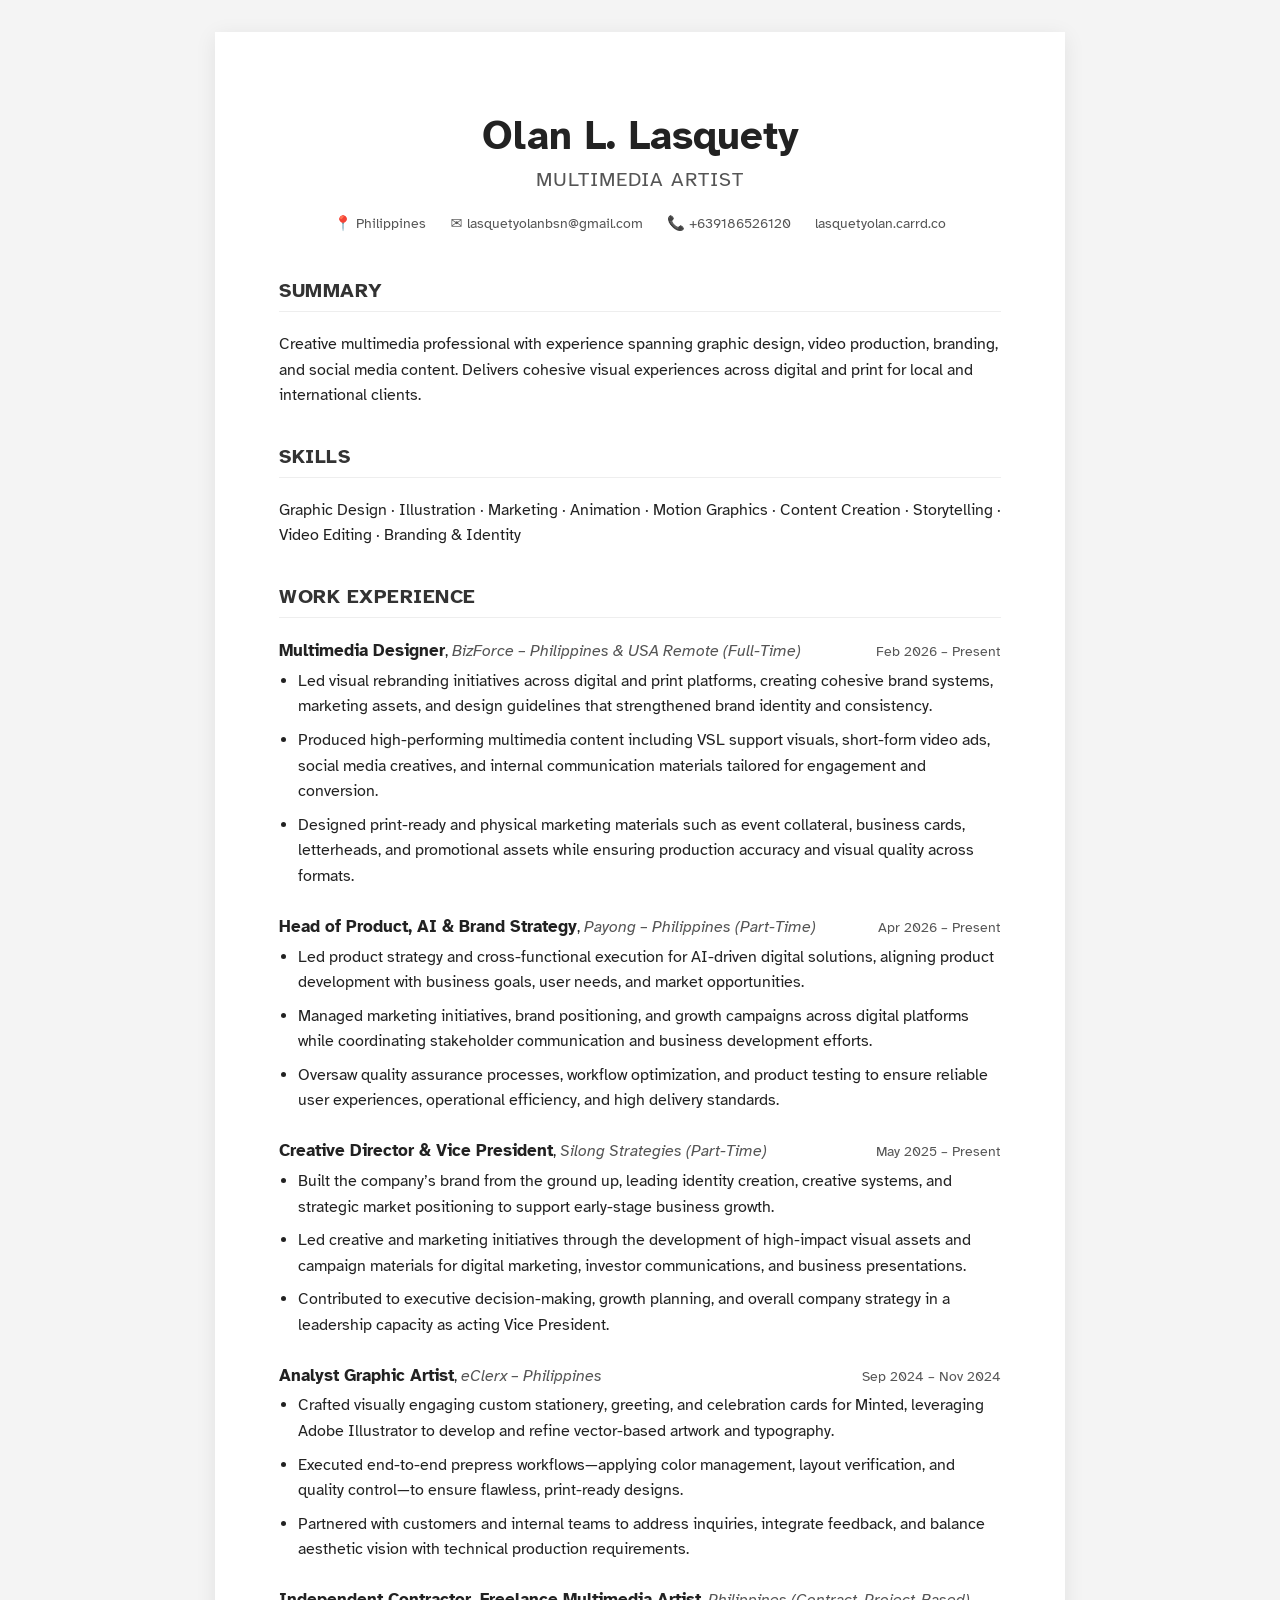
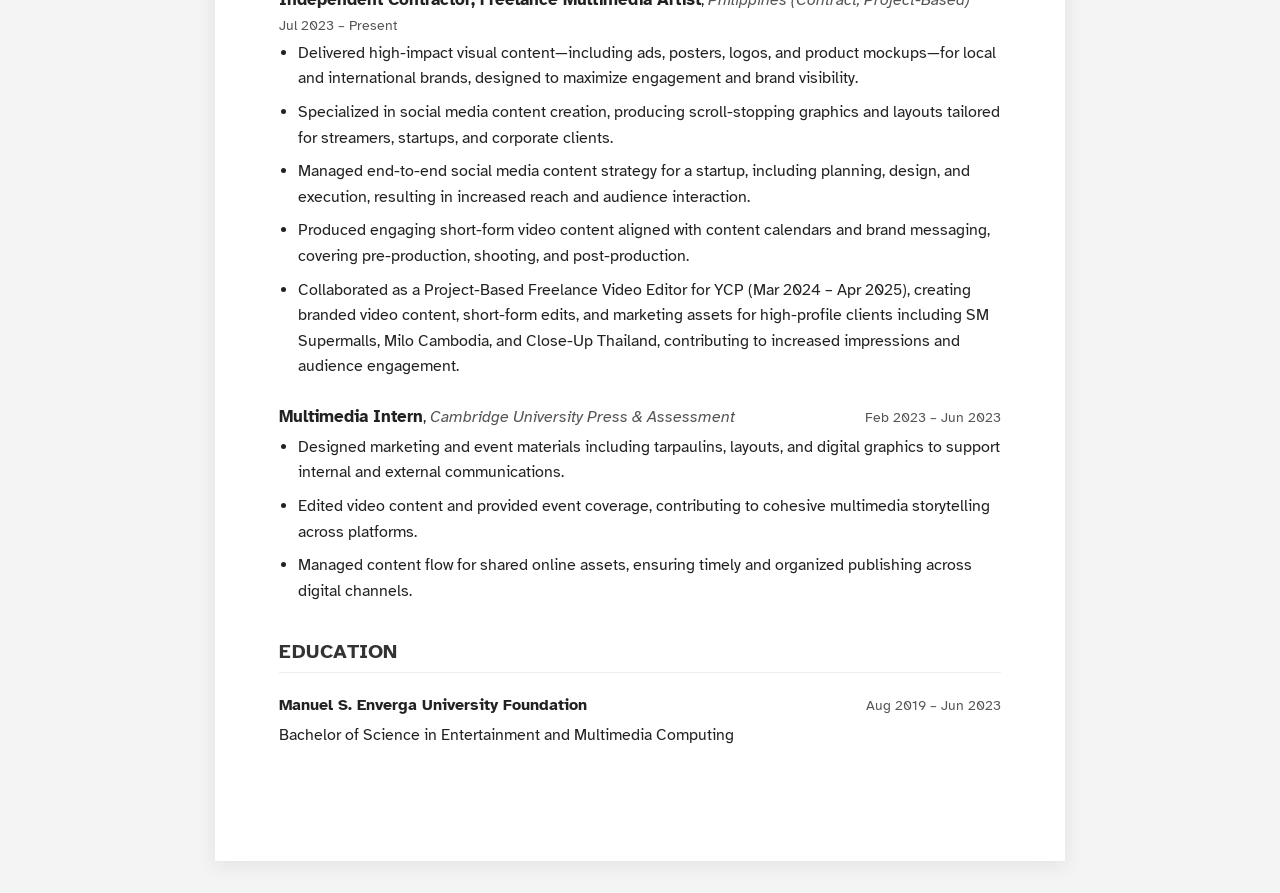
==== index.html @ 15aa29db "Add files via upload" ====
<!DOCTYPE html>
<html lang="en">
<head>
    <meta charset="UTF-8">
    <meta name="viewport" content="width=device-width, initial-scale=1.0">
    <title>Olan L. Lasquety &#8211; Multimedia Artist</title>
    <meta name="description" content="Resume of Olan L. Lasquety, Multimedia Artist &mdash; graphic design, video editing, content creation.">
    <meta name="robots" content="noindex, nofollow">
    <link rel="stylesheet" href="styles.css">
</head>
<body>
    <div class="sheet">
        <header>
            <h1>Olan L. Lasquety</h1>
            <p class="role">Multimedia Artist</p>
            <div class="contact">
                <span>&#128205; Philippines</span>
                <span>&#9993; <a href="mailto:lasquetyolanbsn@gmail.com">lasquetyolanbsn@gmail.com</a></span>
                <span>&#128222; +639186526120</span>
                <span><a href="https://lasquetyolan.carrd.co">lasquetyolan.carrd.co</a></span>
            </div>
        </header>

        <section>
            <h2>Summary</h2>
            <p>Creative multimedia professional with experience spanning graphic design, video production, branding, and social media content. Delivers cohesive visual experiences across digital and print for local and international clients.</p>
        </section>

        <section>
            <h2>Skills</h2>
            <p class="skills-list">Graphic Design &middot; Illustration &middot; Marketing &middot; Animation &middot; Motion Graphics &middot; Content Creation &middot; Storytelling &middot; Video Editing &middot; Branding &amp; Identity</p>
        </section>

        <section>
            <h2>Work Experience</h2>

            <div class="job">
                <div class="job-header">
                    <span><span class="job-title">Multimedia Designer</span>, <span class="job-company">BizForce &#8211; Philippines &amp; USA Remote (Full-Time)</span></span>
                    <span class="job-date">Feb 2026 &#8211; Present</span>
                </div>
                <ul class="job-list">
                    <li>Led visual rebranding initiatives across digital and print platforms, creating cohesive brand systems, marketing assets, and design guidelines that strengthened brand identity and consistency.</li>
                    <li>Produced high-performing multimedia content including VSL support visuals, short-form video ads, social media creatives, and internal communication materials tailored for engagement and conversion.</li>
                    <li>Designed print-ready and physical marketing materials such as event collateral, business cards, letterheads, and promotional assets while ensuring production accuracy and visual quality across formats.</li>
                </ul>
            </div>

            <div class="job">
                <div class="job-header">
                    <span><span class="job-title">Head of Product, AI &amp; Brand Strategy</span>, <span class="job-company">Payong &#8211; Philippines (Part-Time)</span></span>
                    <span class="job-date">Apr 2026 &#8211; Present</span>
                </div>
                <ul class="job-list">
                    <li>Led product strategy and cross-functional execution for AI-driven digital solutions, aligning product development with business goals, user needs, and market opportunities.</li>
                    <li>Managed marketing initiatives, brand positioning, and growth campaigns across digital platforms while coordinating stakeholder communication and business development efforts.</li>
                    <li>Oversaw quality assurance processes, workflow optimization, and product testing to ensure reliable user experiences, operational efficiency, and high delivery standards.</li>
                </ul>
            </div>

            <div class="job">
                <div class="job-header">
                    <span><span class="job-title">Creative Director &amp; Vice President</span>, <span class="job-company">Silong Strategies (Part-Time)</span></span>
                    <span class="job-date">May 2025 &#8211; Present</span>
                </div>
                <ul class="job-list">
                    <li>Built the company&#8217;s brand from the ground up, leading identity creation, creative systems, and strategic market positioning to support early-stage business growth.</li>
                    <li>Led creative and marketing initiatives through the development of high-impact visual assets and campaign materials for digital marketing, investor communications, and business presentations.</li>
                    <li>Contributed to executive decision-making, growth planning, and overall company strategy in a leadership capacity as acting Vice President.</li>
                </ul>
            </div>

            <div class="job">
                <div class="job-header">
                    <span><span class="job-title">Analyst Graphic Artist</span>, <span class="job-company">eClerx &#8211; Philippines</span></span>
                    <span class="job-date">Sep 2024 &#8211; Nov 2024</span>
                </div>
                <ul class="job-list">
                    <li>Crafted visually engaging custom stationery, greeting, and celebration cards for Minted, leveraging Adobe Illustrator to develop and refine vector-based artwork and typography.</li>
                    <li>Executed end-to-end prepress workflows&#8212;applying color management, layout verification, and quality control&#8212;to ensure flawless, print-ready designs.</li>
                    <li>Partnered with customers and internal teams to address inquiries, integrate feedback, and balance aesthetic vision with technical production requirements.</li>
                </ul>
            </div>

            <div class="job">
                <div class="job-header">
                    <span><span class="job-title">Independent Contractor, Freelance Multimedia Artist</span>, <span class="job-company">Philippines (Contract, Project-Based)</span></span>
                    <span class="job-date">Jul 2023 &#8211; Present</span>
                </div>
                <ul class="job-list">
                    <li>Delivered high-impact visual content&#8212;including ads, posters, logos, and product mockups&#8212;for local and international brands, designed to maximize engagement and brand visibility.</li>
                    <li>Specialized in social media content creation, producing scroll-stopping graphics and layouts tailored for streamers, startups, and corporate clients.</li>
                    <li>Managed end-to-end social media content strategy for a startup, including planning, design, and execution, resulting in increased reach and audience interaction.</li>
                    <li>Produced engaging short-form video content aligned with content calendars and brand messaging, covering pre-production, shooting, and post-production.</li>
                    <li>Collaborated as a Project-Based Freelance Video Editor for YCP (Mar 2024 &#8211; Apr 2025), creating branded video content, short-form edits, and marketing assets for high-profile clients including SM Supermalls, Milo Cambodia, and Close-Up Thailand, contributing to increased impressions and audience engagement.</li>
                </ul>
            </div>

            <div class="job">
                <div class="job-header">
                    <span><span class="job-title">Multimedia Intern</span>, <span class="job-company">Cambridge University Press &amp; Assessment</span></span>
                    <span class="job-date">Feb 2023 &#8211; Jun 2023</span>
                </div>
                <ul class="job-list">
                    <li>Designed marketing and event materials including tarpaulins, layouts, and digital graphics to support internal and external communications.</li>
                    <li>Edited video content and provided event coverage, contributing to cohesive multimedia storytelling across platforms.</li>
                    <li>Managed content flow for shared online assets, ensuring timely and organized publishing across digital channels.</li>
                </ul>
            </div>
        </section>

        <section>
            <h2>Education</h2>
            <div class="education-entry">
                <div class="edu-header">
                    <span class="edu-school">Manuel S. Enverga University Foundation</span>
                    <span class="edu-date">Aug 2019 &#8211; Jun 2023</span>
                </div>
                <div>Bachelor of Science in Entertainment and Multimedia Computing</div>
            </div>
        </section>
    </div>
</body>
</html>
---- styles.css ----
@import url('https://fonts.googleapis.com/css2?family=Atkinson+Hyperlegible:ital,wght@0,400;0,700;1,400;1,700&display=swap');

:root {
    --bg-color: #f4f4f4;
    --paper-color: #ffffff;
    --text-main: #222222;
    --text-muted: #555555;
    --accent: #333333;
    --divider: #eeeeee;
}

* {
    box-sizing: border-box;
    margin: 0;
    padding: 0;
}

body {
    background-color: var(--bg-color);
    font-family: 'Atkinson Hyperlegible', system-ui, -apple-system, sans-serif;
    color: var(--text-main);
    line-height: 1.6;
    display: flex;
    justify-content: center;
    padding: 2rem 1rem;
    -webkit-font-smoothing: antialiased;
}

.sheet {
    background-color: var(--paper-color);
    width: 100%;
    max-width: 850px;
    padding: 5rem 4rem;
    box-shadow: 0 4px 20px rgba(0, 0, 0, 0.08);
}

header {
    text-align: center;
    margin-bottom: 2.5rem;
}

h1 {
    font-size: 2.5rem;
    font-weight: 700;
    margin-bottom: 0.25rem;
    line-height: 1.2;
}

.role {
    font-size: 1.25rem;
    font-weight: 400;
    color: var(--text-muted);
    margin-bottom: 1rem;
    text-transform: uppercase;
    letter-spacing: 1px;
}

.contact {
    display: flex;
    flex-wrap: wrap;
    justify-content: center;
    gap: 1rem 1.5rem;
    font-size: 0.9rem;
    color: var(--text-muted);
}

.contact a {
    color: inherit;
    text-decoration: none;
}

.contact a:hover {
    text-decoration: underline;
}

section {
    margin-bottom: 2rem;
}

h2 {
    font-size: 1.25rem;
    text-transform: uppercase;
    letter-spacing: 0.5px;
    border-bottom: 1px solid var(--divider);
    padding-bottom: 0.25rem;
    margin-bottom: 1.25rem;
    color: var(--accent);
}

.job {
    margin-bottom: 1.5rem;
}

.job-header {
    display: flex;
    justify-content: space-between;
    align-items: baseline;
    margin-bottom: 0.25rem;
    flex-wrap: wrap;
}

.job-title {
    font-weight: 700;
    font-size: 1.05rem;
}

.job-company {
    font-style: italic;
    color: var(--text-muted);
}

.job-date {
    font-size: 0.9rem;
    color: var(--text-muted);
    white-space: nowrap;
}

.job-list {
    padding-left: 1.2rem;
}

.job-list li {
    margin-bottom: 0.5rem;
}

.skills-list {
    font-size: 1rem;
}

.education-entry {
    margin-bottom: 1rem;
}

.edu-header {
    display: flex;
    justify-content: space-between;
    align-items: baseline;
    margin-bottom: 0.25rem;
    flex-wrap: wrap;
}

.edu-school {
    font-weight: 700;
}

.edu-date {
    font-size: 0.9rem;
    color: var(--text-muted);
    white-space: nowrap;
}

/* Print Styles */
@media print {
    @page {
        margin: 0;
        size: A4 portrait;
    }
    body {
        background-color: white;
        padding: 0;
        display: block;
    }
    .sheet {
        box-shadow: none;
        padding: 2cm;
        max-width: 100%;
        margin: 0 auto;
    }
}

/* Mobile Responsive */
@media screen and (max-width: 600px) {
    body {
        padding: 0;
    }
    .sheet {
        padding: 2rem 1.5rem;
        box-shadow: none;
    }
    .job-header, .edu-header {
        flex-direction: column;
    }
    .job-date, .edu-date {
        margin-top: 0.25rem;
    }
}
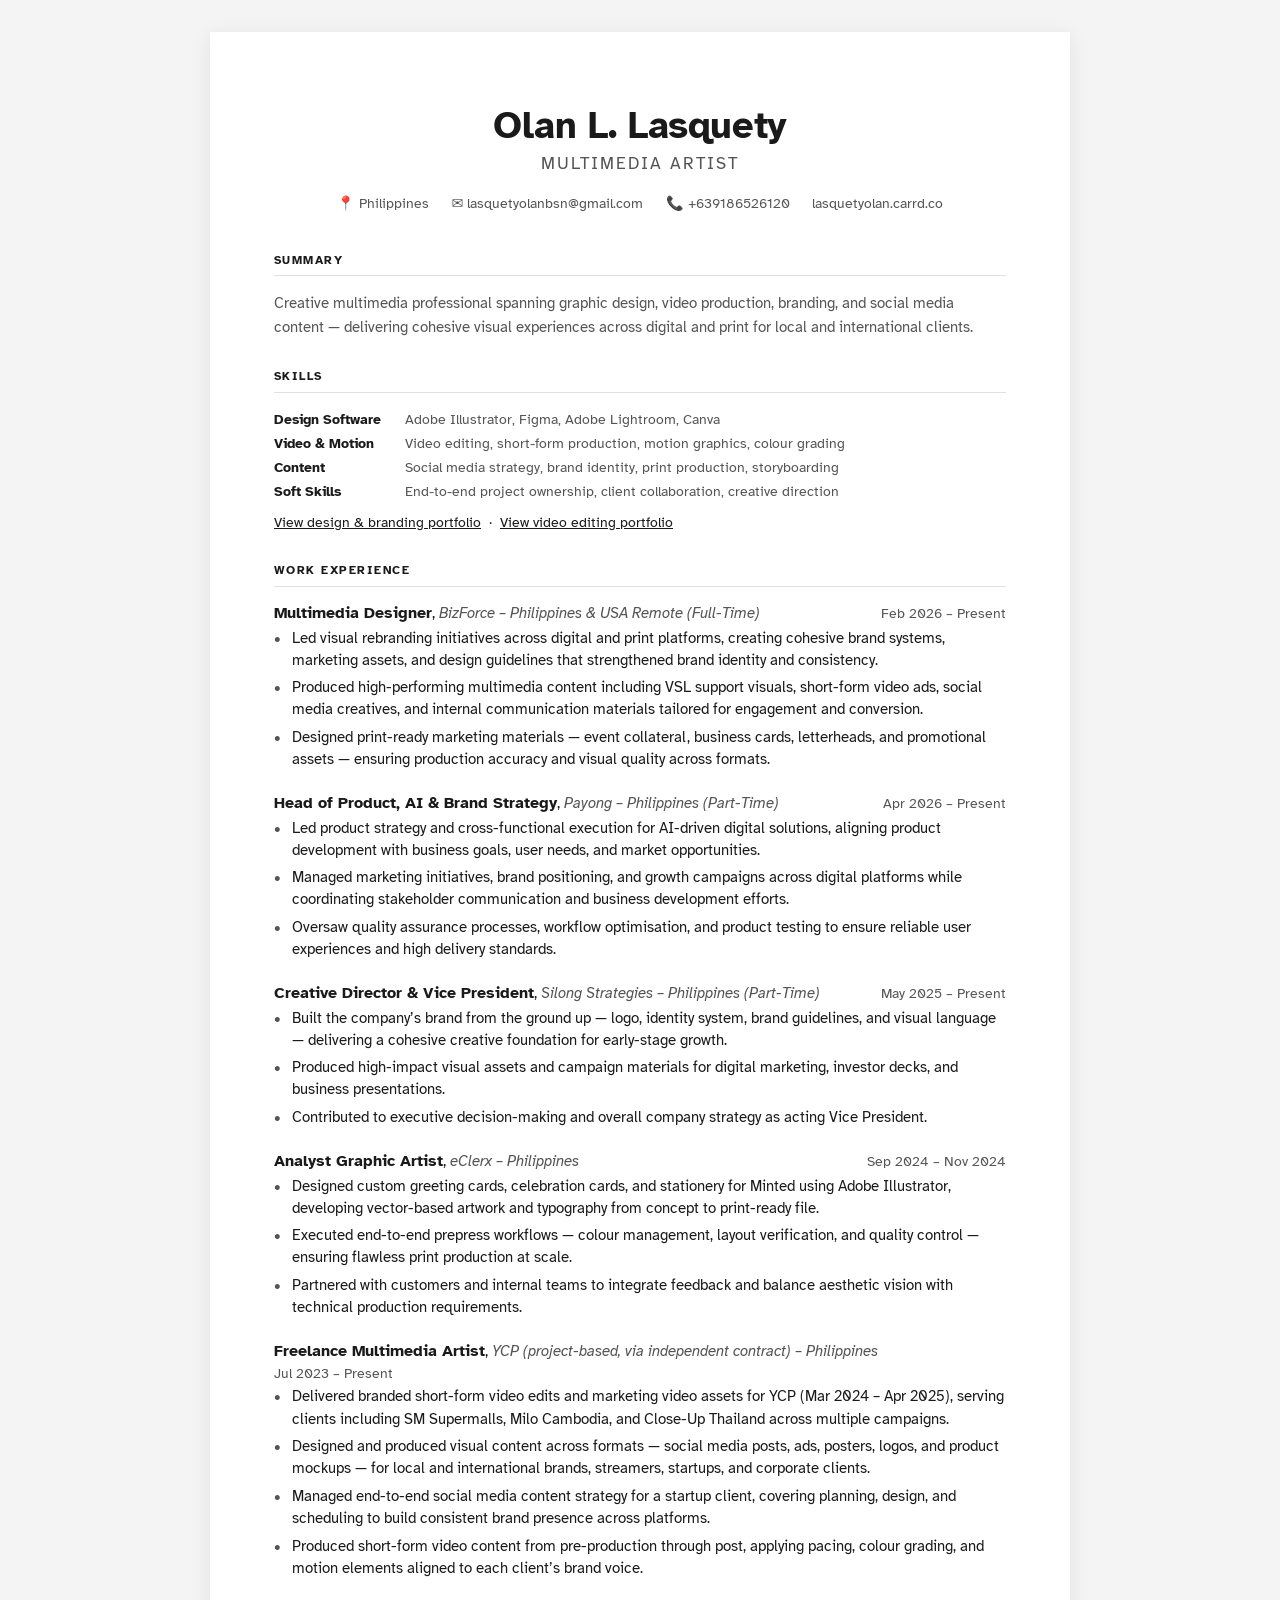
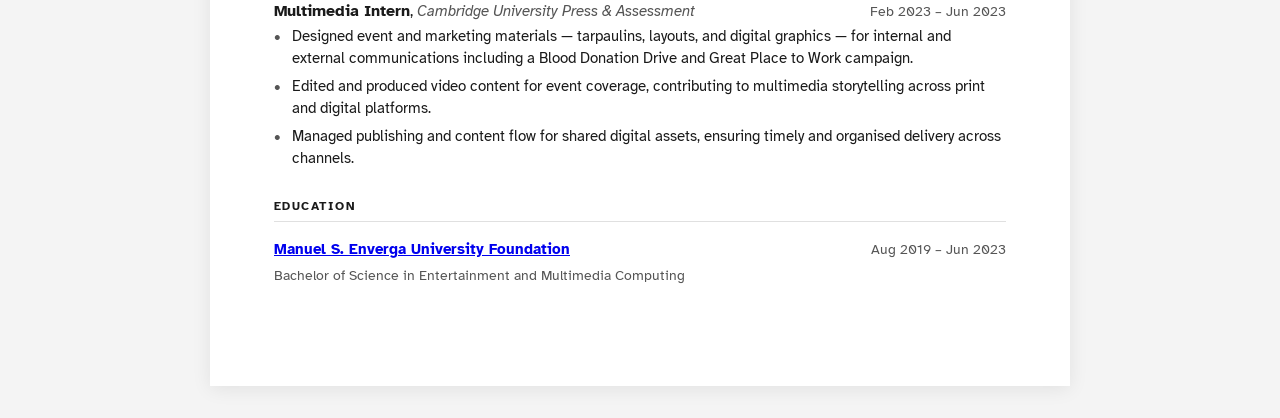
==== commit 0e24b1e1: "content(index): enriched bullets, grouped skill-grid, portfolio links, YCP clarified" ====
--- a/index.html
+++ b/index.html
@@ -1,124 +1,141 @@
 <!DOCTYPE html>
 <html lang="en">
 <head>
-    <meta charset="UTF-8">
-    <meta name="viewport" content="width=device-width, initial-scale=1.0">
-    <title>Olan L. Lasquety &#8211; Multimedia Artist</title>
-    <meta name="description" content="Resume of Olan L. Lasquety, Multimedia Artist &mdash; graphic design, video editing, content creation.">
-    <meta name="robots" content="noindex, nofollow">
-    <link rel="stylesheet" href="styles.css">
+  <meta charset="UTF-8">
+  <meta name="viewport" content="width=device-width, initial-scale=1.0">
+  <title>Olan L. Lasquety &#8211; Multimedia Artist</title>
+  <meta name="description" content="Resume of Olan L. Lasquety, Multimedia Artist specialising in graphic design, video production, and brand content.">
+  <meta name="robots" content="noindex, nofollow">
+  <link rel="preconnect" href="https://fonts.googleapis.com">
+  <link rel="preconnect" href="https://fonts.gstatic.com" crossorigin>
+  <link rel="stylesheet" href="styles.css">
 </head>
 <body>
-    <div class="sheet">
-        <header>
-            <h1>Olan L. Lasquety</h1>
-            <p class="role">Multimedia Artist</p>
-            <div class="contact">
-                <span>&#128205; Philippines</span>
-                <span>&#9993; <a href="mailto:lasquetyolanbsn@gmail.com">lasquetyolanbsn@gmail.com</a></span>
-                <span>&#128222; +639186526120</span>
-                <span><a href="https://lasquetyolan.carrd.co">lasquetyolan.carrd.co</a></span>
-            </div>
-        </header>
+<div class="sheet">
 
-        <section>
-            <h2>Summary</h2>
-            <p>Creative multimedia professional with experience spanning graphic design, video production, branding, and social media content. Delivers cohesive visual experiences across digital and print for local and international clients.</p>
-        </section>
+  <!-- ═══ HEADER ═══ -->
+  <header>
+    <h1>Olan L. Lasquety</h1>
+    <p class="role">Multimedia Artist</p>
+    <ul class="contact">
+      <li>&#128205; Philippines</li>
+      <li>&#9993; <a href="mailto:lasquetyolanbsn@gmail.com">lasquetyolanbsn@gmail.com</a></li>
+      <li>&#128222; <a href="tel:+639186526120">+639186526120</a></li>
+      <li><a href="https://lasquetyolan.carrd.co">lasquetyolan.carrd.co</a></li>
+    </ul>
+  </header>
 
-        <section>
-            <h2>Skills</h2>
-            <p class="skills-list">Graphic Design &middot; Illustration &middot; Marketing &middot; Animation &middot; Motion Graphics &middot; Content Creation &middot; Storytelling &middot; Video Editing &middot; Branding &amp; Identity</p>
-        </section>
+  <!-- ═══ SUMMARY ═══ -->
+  <section>
+    <h2>Summary</h2>
+    <p class="summary">Creative multimedia professional spanning graphic design, video production, branding, and social media content &#8212; delivering cohesive visual experiences across digital and print for local and international clients.</p>
+  </section>
 
-        <section>
-            <h2>Work Experience</h2>
+  <!-- ═══ SKILLS ═══ (edit categories/items in resume.json > pages > index > skills) -->
+  <section>
+    <h2>Skills</h2>
+    <dl class="skill-grid">
+      <dt>Design Software</dt>   <dd>Adobe Illustrator, Figma, Adobe Lightroom, Canva</dd>
+      <dt>Video &amp; Motion</dt> <dd>Video editing, short-form production, motion graphics, colour grading</dd>
+      <dt>Content</dt>           <dd>Social media strategy, brand identity, print production, storyboarding</dd>
+      <dt>Soft Skills</dt>       <dd>End-to-end project ownership, client collaboration, creative direction</dd>
+    </dl>
+    <p class="portfolio-link">
+      <a href="https://lasquetyolan.carrd.co/#design">View design &amp; branding portfolio</a>
+      &nbsp;&middot;&nbsp;
+      <a href="https://lasquetyolan.carrd.co/#video">View video editing portfolio</a>
+    </p>
+  </section>
 
-            <div class="job">
-                <div class="job-header">
-                    <span><span class="job-title">Multimedia Designer</span>, <span class="job-company">BizForce &#8211; Philippines &amp; USA Remote (Full-Time)</span></span>
-                    <span class="job-date">Feb 2026 &#8211; Present</span>
-                </div>
-                <ul class="job-list">
-                    <li>Led visual rebranding initiatives across digital and print platforms, creating cohesive brand systems, marketing assets, and design guidelines that strengthened brand identity and consistency.</li>
-                    <li>Produced high-performing multimedia content including VSL support visuals, short-form video ads, social media creatives, and internal communication materials tailored for engagement and conversion.</li>
-                    <li>Designed print-ready and physical marketing materials such as event collateral, business cards, letterheads, and promotional assets while ensuring production accuracy and visual quality across formats.</li>
-                </ul>
-            </div>
+  <!-- ═══ EXPERIENCE ═══ (edit bullets in resume.json > shared > jobs) -->
+  <section>
+    <h2>Work Experience</h2>
 
-            <div class="job">
-                <div class="job-header">
-                    <span><span class="job-title">Head of Product, AI &amp; Brand Strategy</span>, <span class="job-company">Payong &#8211; Philippines (Part-Time)</span></span>
-                    <span class="job-date">Apr 2026 &#8211; Present</span>
-                </div>
-                <ul class="job-list">
-                    <li>Led product strategy and cross-functional execution for AI-driven digital solutions, aligning product development with business goals, user needs, and market opportunities.</li>
-                    <li>Managed marketing initiatives, brand positioning, and growth campaigns across digital platforms while coordinating stakeholder communication and business development efforts.</li>
-                    <li>Oversaw quality assurance processes, workflow optimization, and product testing to ensure reliable user experiences, operational efficiency, and high delivery standards.</li>
-                </ul>
-            </div>
+    <div class="job">
+      <div class="job-header">
+        <span><span class="job-title">Multimedia Designer</span>, <span class="job-company">BizForce &#8211; Philippines &amp; USA Remote (Full-Time)</span></span>
+        <span class="job-date">Feb 2026 &#8211; Present</span>
+      </div>
+      <ul class="job-list">
+        <li>Led visual rebranding initiatives across digital and print platforms, creating cohesive brand systems, marketing assets, and design guidelines that strengthened brand identity and consistency.</li>
+        <li>Produced high-performing multimedia content including VSL support visuals, short-form video ads, social media creatives, and internal communication materials tailored for engagement and conversion.</li>
+        <li>Designed print-ready marketing materials &#8212; event collateral, business cards, letterheads, and promotional assets &#8212; ensuring production accuracy and visual quality across formats.</li>
+      </ul>
+    </div>
 
-            <div class="job">
-                <div class="job-header">
-                    <span><span class="job-title">Creative Director &amp; Vice President</span>, <span class="job-company">Silong Strategies (Part-Time)</span></span>
-                    <span class="job-date">May 2025 &#8211; Present</span>
-                </div>
-                <ul class="job-list">
-                    <li>Built the company&#8217;s brand from the ground up, leading identity creation, creative systems, and strategic market positioning to support early-stage business growth.</li>
-                    <li>Led creative and marketing initiatives through the development of high-impact visual assets and campaign materials for digital marketing, investor communications, and business presentations.</li>
-                    <li>Contributed to executive decision-making, growth planning, and overall company strategy in a leadership capacity as acting Vice President.</li>
-                </ul>
-            </div>
+    <div class="job">
+      <div class="job-header">
+        <span><span class="job-title">Head of Product, AI &amp; Brand Strategy</span>, <span class="job-company">Payong &#8211; Philippines (Part-Time)</span></span>
+        <span class="job-date">Apr 2026 &#8211; Present</span>
+      </div>
+      <ul class="job-list">
+        <li>Led product strategy and cross-functional execution for AI-driven digital solutions, aligning product development with business goals, user needs, and market opportunities.</li>
+        <li>Managed marketing initiatives, brand positioning, and growth campaigns across digital platforms while coordinating stakeholder communication and business development efforts.</li>
+        <li>Oversaw quality assurance processes, workflow optimisation, and product testing to ensure reliable user experiences and high delivery standards.</li>
+      </ul>
+    </div>
 
-            <div class="job">
-                <div class="job-header">
-                    <span><span class="job-title">Analyst Graphic Artist</span>, <span class="job-company">eClerx &#8211; Philippines</span></span>
-                    <span class="job-date">Sep 2024 &#8211; Nov 2024</span>
-                </div>
-                <ul class="job-list">
-                    <li>Crafted visually engaging custom stationery, greeting, and celebration cards for Minted, leveraging Adobe Illustrator to develop and refine vector-based artwork and typography.</li>
-                    <li>Executed end-to-end prepress workflows&#8212;applying color management, layout verification, and quality control&#8212;to ensure flawless, print-ready designs.</li>
-                    <li>Partnered with customers and internal teams to address inquiries, integrate feedback, and balance aesthetic vision with technical production requirements.</li>
-                </ul>
-            </div>
+    <div class="job">
+      <div class="job-header">
+        <span><span class="job-title">Creative Director &amp; Vice President</span>, <span class="job-company">Silong Strategies &#8211; Philippines (Part-Time)</span></span>
+        <span class="job-date">May 2025 &#8211; Present</span>
+      </div>
+      <ul class="job-list">
+        <li>Built the company&#8217;s brand from the ground up &#8212; logo, identity system, brand guidelines, and visual language &#8212; delivering a cohesive creative foundation for early-stage growth.</li>
+        <li>Produced high-impact visual assets and campaign materials for digital marketing, investor decks, and business presentations.</li>
+        <li>Contributed to executive decision-making and overall company strategy as acting Vice President.</li>
+      </ul>
+    </div>
 
-            <div class="job">
-                <div class="job-header">
-                    <span><span class="job-title">Independent Contractor, Freelance Multimedia Artist</span>, <span class="job-company">Philippines (Contract, Project-Based)</span></span>
-                    <span class="job-date">Jul 2023 &#8211; Present</span>
-                </div>
-                <ul class="job-list">
-                    <li>Delivered high-impact visual content&#8212;including ads, posters, logos, and product mockups&#8212;for local and international brands, designed to maximize engagement and brand visibility.</li>
-                    <li>Specialized in social media content creation, producing scroll-stopping graphics and layouts tailored for streamers, startups, and corporate clients.</li>
-                    <li>Managed end-to-end social media content strategy for a startup, including planning, design, and execution, resulting in increased reach and audience interaction.</li>
-                    <li>Produced engaging short-form video content aligned with content calendars and brand messaging, covering pre-production, shooting, and post-production.</li>
-                    <li>Collaborated as a Project-Based Freelance Video Editor for YCP (Mar 2024 &#8211; Apr 2025), creating branded video content, short-form edits, and marketing assets for high-profile clients including SM Supermalls, Milo Cambodia, and Close-Up Thailand, contributing to increased impressions and audience engagement.</li>
-                </ul>
-            </div>
+    <div class="job">
+      <div class="job-header">
+        <span><span class="job-title">Analyst Graphic Artist</span>, <span class="job-company">eClerx &#8211; Philippines</span></span>
+        <span class="job-date">Sep 2024 &#8211; Nov 2024</span>
+      </div>
+      <ul class="job-list">
+        <li>Designed custom greeting cards, celebration cards, and stationery for Minted using Adobe Illustrator, developing vector-based artwork and typography from concept to print-ready file.</li>
+        <li>Executed end-to-end prepress workflows &#8212; colour management, layout verification, and quality control &#8212; ensuring flawless print production at scale.</li>
+        <li>Partnered with customers and internal teams to integrate feedback and balance aesthetic vision with technical production requirements.</li>
+      </ul>
+    </div>
 
-            <div class="job">
-                <div class="job-header">
-                    <span><span class="job-title">Multimedia Intern</span>, <span class="job-company">Cambridge University Press &amp; Assessment</span></span>
-                    <span class="job-date">Feb 2023 &#8211; Jun 2023</span>
-                </div>
-                <ul class="job-list">
-                    <li>Designed marketing and event materials including tarpaulins, layouts, and digital graphics to support internal and external communications.</li>
-                    <li>Edited video content and provided event coverage, contributing to cohesive multimedia storytelling across platforms.</li>
-                    <li>Managed content flow for shared online assets, ensuring timely and organized publishing across digital channels.</li>
-                </ul>
-            </div>
-        </section>
+    <div class="job">
+      <div class="job-header">
+        <span><span class="job-title">Freelance Multimedia Artist</span>, <span class="job-company">YCP (project-based, via independent contract) &#8211; Philippines</span></span>
+        <span class="job-date">Jul 2023 &#8211; Present</span>
+      </div>
+      <ul class="job-list">
+        <li>Delivered branded short-form video edits and marketing video assets for YCP (Mar 2024 &#8211; Apr 2025), serving clients including SM Supermalls, Milo Cambodia, and Close-Up Thailand across multiple campaigns.</li>
+        <li>Designed and produced visual content across formats &#8212; social media posts, ads, posters, logos, and product mockups &#8212; for local and international brands, streamers, startups, and corporate clients.</li>
+        <li>Managed end-to-end social media content strategy for a startup client, covering planning, design, and scheduling to build consistent brand presence across platforms.</li>
+        <li>Produced short-form video content from pre-production through post, applying pacing, colour grading, and motion elements aligned to each client&#8217;s brand voice.</li>
+      </ul>
+    </div>
 
-        <section>
-            <h2>Education</h2>
-            <div class="education-entry">
-                <div class="edu-header">
-                    <span class="edu-school">Manuel S. Enverga University Foundation</span>
-                    <span class="edu-date">Aug 2019 &#8211; Jun 2023</span>
-                </div>
-                <div>Bachelor of Science in Entertainment and Multimedia Computing</div>
-            </div>
-        </section>
+    <div class="job">
+      <div class="job-header">
+        <span><span class="job-title">Multimedia Intern</span>, <span class="job-company">Cambridge University Press &amp; Assessment</span></span>
+        <span class="job-date">Feb 2023 &#8211; Jun 2023</span>
+      </div>
+      <ul class="job-list">
+        <li>Designed event and marketing materials &#8212; tarpaulins, layouts, and digital graphics &#8212; for internal and external communications including a Blood Donation Drive and Great Place to Work campaign.</li>
+        <li>Edited and produced video content for event coverage, contributing to multimedia storytelling across print and digital platforms.</li>
+        <li>Managed publishing and content flow for shared digital assets, ensuring timely and organised delivery across channels.</li>
+      </ul>
     </div>
+
+  </section>
+
+  <!-- ═══ EDUCATION ═══ -->
+  <section>
+    <h2>Education</h2>
+    <div class="edu-header">
+      <span class="edu-school"><a href="https://mseuf.edu.ph">Manuel S. Enverga University Foundation</a></span>
+      <span class="edu-date">Aug 2019 &#8211; Jun 2023</span>
+    </div>
+    <p class="edu-degree">Bachelor of Science in Entertainment and Multimedia Computing</p>
+  </section>
+
+</div>
 </body>
-</html>
+</html>
--- a/styles.css
+++ b/styles.css
@@ -1,186 +1,163 @@
 @import url('https://fonts.googleapis.com/css2?family=Atkinson+Hyperlegible:ital,wght@0,400;0,700;1,400;1,700&display=swap');
 
 :root {
-    --bg-color: #f4f4f4;
-    --paper-color: #ffffff;
-    --text-main: #222222;
-    --text-muted: #555555;
-    --accent: #333333;
-    --divider: #eeeeee;
+    --bg: #f4f4f4;
+    --paper: #ffffff;
+    --ink: #1a1a1a;
+    --muted: #555555;
+    --accent: #1a1a1a;
+    --rule: #e0e0e0;
 }
 
-* {
-    box-sizing: border-box;
-    margin: 0;
-    padding: 0;
-}
+*, *::before, *::after { box-sizing: border-box; margin: 0; padding: 0; }
 
 body {
-    background-color: var(--bg-color);
+    background: var(--bg);
     font-family: 'Atkinson Hyperlegible', system-ui, -apple-system, sans-serif;
-    color: var(--text-main);
-    line-height: 1.6;
+    color: var(--ink);
+    line-height: 1.55;
+    padding: 2rem 1rem;
     display: flex;
     justify-content: center;
-    padding: 2rem 1rem;
     -webkit-font-smoothing: antialiased;
 }
 
 .sheet {
-    background-color: var(--paper-color);
+    background: var(--paper);
     width: 100%;
-    max-width: 850px;
-    padding: 5rem 4rem;
-    box-shadow: 0 4px 20px rgba(0, 0, 0, 0.08);
+    max-width: 860px;
+    padding: 4.5rem 4rem;
+    box-shadow: 0 3px 18px rgba(0,0,0,.08);
 }
 
-header {
-    text-align: center;
-    margin-bottom: 2.5rem;
-}
+/* ── Header ─────────────────────────────── */
+header { text-align: center; margin-bottom: 2.25rem; }
 
 h1 {
-    font-size: 2.5rem;
+    font-size: 2.4rem;
     font-weight: 700;
-    margin-bottom: 0.25rem;
-    line-height: 1.2;
+    line-height: 1.15;
+    letter-spacing: -0.01em;
+    margin-bottom: 0.2rem;
 }
 
 .role {
-    font-size: 1.25rem;
+    font-size: 1.05rem;
     font-weight: 400;
-    color: var(--text-muted);
+    color: var(--muted);
+    text-transform: uppercase;
+    letter-spacing: 0.12em;
     margin-bottom: 1rem;
-    text-transform: uppercase;
-    letter-spacing: 1px;
 }
 
 .contact {
     display: flex;
     flex-wrap: wrap;
     justify-content: center;
-    gap: 1rem 1.5rem;
-    font-size: 0.9rem;
-    color: var(--text-muted);
+    gap: 0.4rem 1.4rem;
+    font-size: 0.88rem;
+    color: var(--muted);
+    list-style: none;
+}
+.contact a { color: inherit; text-decoration: none; }
+.contact a:hover { text-decoration: underline; }
+
+/* ── Sections ────────────────────────────── */
+section { margin-bottom: 1.75rem; }
+
+h2 {
+    font-size: 0.78rem;
+    font-weight: 700;
+    text-transform: uppercase;
+    letter-spacing: 0.12em;
+    color: var(--accent);
+    border-bottom: 1px solid var(--rule);
+    padding-bottom: 0.3rem;
+    margin-bottom: 1rem;
 }
 
-.contact a {
-    color: inherit;
-    text-decoration: none;
+p.summary { color: var(--muted); font-size: 0.95rem; }
+
+/* ── Skill grid ──────────────────────────── */
+.skill-grid {
+    display: grid;
+    grid-template-columns: max-content 1fr;
+    gap: 4px 1.5rem;
+    font-size: 0.9rem;
+    line-height: 1.4;
 }
+.skill-grid dt { font-weight: 700; color: var(--ink); white-space: nowrap; }
+.skill-grid dd { color: var(--muted); margin: 0; }
 
-.contact a:hover {
-    text-decoration: underline;
+/* ── Portfolio link ──────────────────────── */
+.portfolio-link {
+    margin-top: 0.65rem;
+    font-size: 0.88rem;
 }
+.portfolio-link a { color: var(--ink); text-decoration: underline; }
+.portfolio-link a:hover { color: var(--muted); }
 
-section {
-    margin-bottom: 2rem;
-}
-
-h2 {
-    font-size: 1.25rem;
-    text-transform: uppercase;
-    letter-spacing: 0.5px;
-    border-bottom: 1px solid var(--divider);
-    padding-bottom: 0.25rem;
-    margin-bottom: 1.25rem;
-    color: var(--accent);
-}
-
-.job {
-    margin-bottom: 1.5rem;
-}
+/* ── Experience entries ──────────────────── */
+.job { margin-bottom: 1.4rem; }
+.job:last-child { margin-bottom: 0; }
 
 .job-header {
     display: flex;
     justify-content: space-between;
     align-items: baseline;
-    margin-bottom: 0.25rem;
     flex-wrap: wrap;
+    gap: 0.2rem 1rem;
+    margin-bottom: 0.2rem;
+    line-height: 1.3;
 }
 
-.job-title {
-    font-weight: 700;
-    font-size: 1.05rem;
+.job-title  { font-weight: 700; font-size: 1rem; }
+.job-company { font-style: italic; color: var(--muted); font-size: 0.95rem; }
+.job-date   { font-size: 0.85rem; color: var(--muted); white-space: nowrap; }
+
+.job-list {
+    list-style: none;
+    padding-left: 1.1rem;
+}
+.job-list li {
+    position: relative;
+    margin-bottom: 0.35rem;
+    font-size: 0.92rem;
+    line-height: 1.5;
+}
+.job-list li::before {
+    content: "\2022";
+    position: absolute;
+    left: -1.1rem;
+    color: var(--muted);
 }
 
-.job-company {
-    font-style: italic;
-    color: var(--text-muted);
-}
-
-.job-date {
-    font-size: 0.9rem;
-    color: var(--text-muted);
-    white-space: nowrap;
-}
-
-.job-list {
-    padding-left: 1.2rem;
-}
-
-.job-list li {
-    margin-bottom: 0.5rem;
-}
-
-.skills-list {
-    font-size: 1rem;
-}
-
-.education-entry {
-    margin-bottom: 1rem;
-}
-
+/* ── Education ───────────────────────────── */
 .edu-header {
     display: flex;
     justify-content: space-between;
     align-items: baseline;
-    margin-bottom: 0.25rem;
     flex-wrap: wrap;
+    gap: 0.2rem 1rem;
+    margin-bottom: 0.15rem;
+}
+.edu-school { font-weight: 700; font-size: 0.95rem; }
+.edu-degree { font-size: 0.9rem; color: var(--muted); }
+.edu-date   { font-size: 0.85rem; color: var(--muted); white-space: nowrap; }
+
+/* ── Print ───────────────────────────────── */
+@media print {
+    @page { size: A4 portrait; margin: 0.5in; }
+    body { background: white; padding: 0; display: block; }
+    .sheet { box-shadow: none; padding: 0; max-width: 100%; }
 }
 
-.edu-school {
-    font-weight: 700;
-}
-
-.edu-date {
-    font-size: 0.9rem;
-    color: var(--text-muted);
-    white-space: nowrap;
-}
-
-/* Print Styles */
-@media print {
-    @page {
-        margin: 0;
-        size: A4 portrait;
-    }
-    body {
-        background-color: white;
-        padding: 0;
-        display: block;
-    }
-    .sheet {
-        box-shadow: none;
-        padding: 2cm;
-        max-width: 100%;
-        margin: 0 auto;
-    }
-}
-
-/* Mobile Responsive */
-@media screen and (max-width: 600px) {
-    body {
-        padding: 0;
-    }
-    .sheet {
-        padding: 2rem 1.5rem;
-        box-shadow: none;
-    }
-    .job-header, .edu-header {
-        flex-direction: column;
-    }
-    .job-date, .edu-date {
-        margin-top: 0.25rem;
-    }
-}
+/* ── Mobile ──────────────────────────────── */
+@media (max-width: 600px) {
+    body { padding: 0; }
+    .sheet { padding: 2rem 1.4rem; box-shadow: none; }
+    .job-header, .edu-header { flex-direction: column; }
+    .skill-grid { grid-template-columns: 1fr; gap: 2px 0; }
+    .skill-grid dt { margin-top: 0.5rem; }
+    .skill-grid dt:first-child { margin-top: 0; }
+}
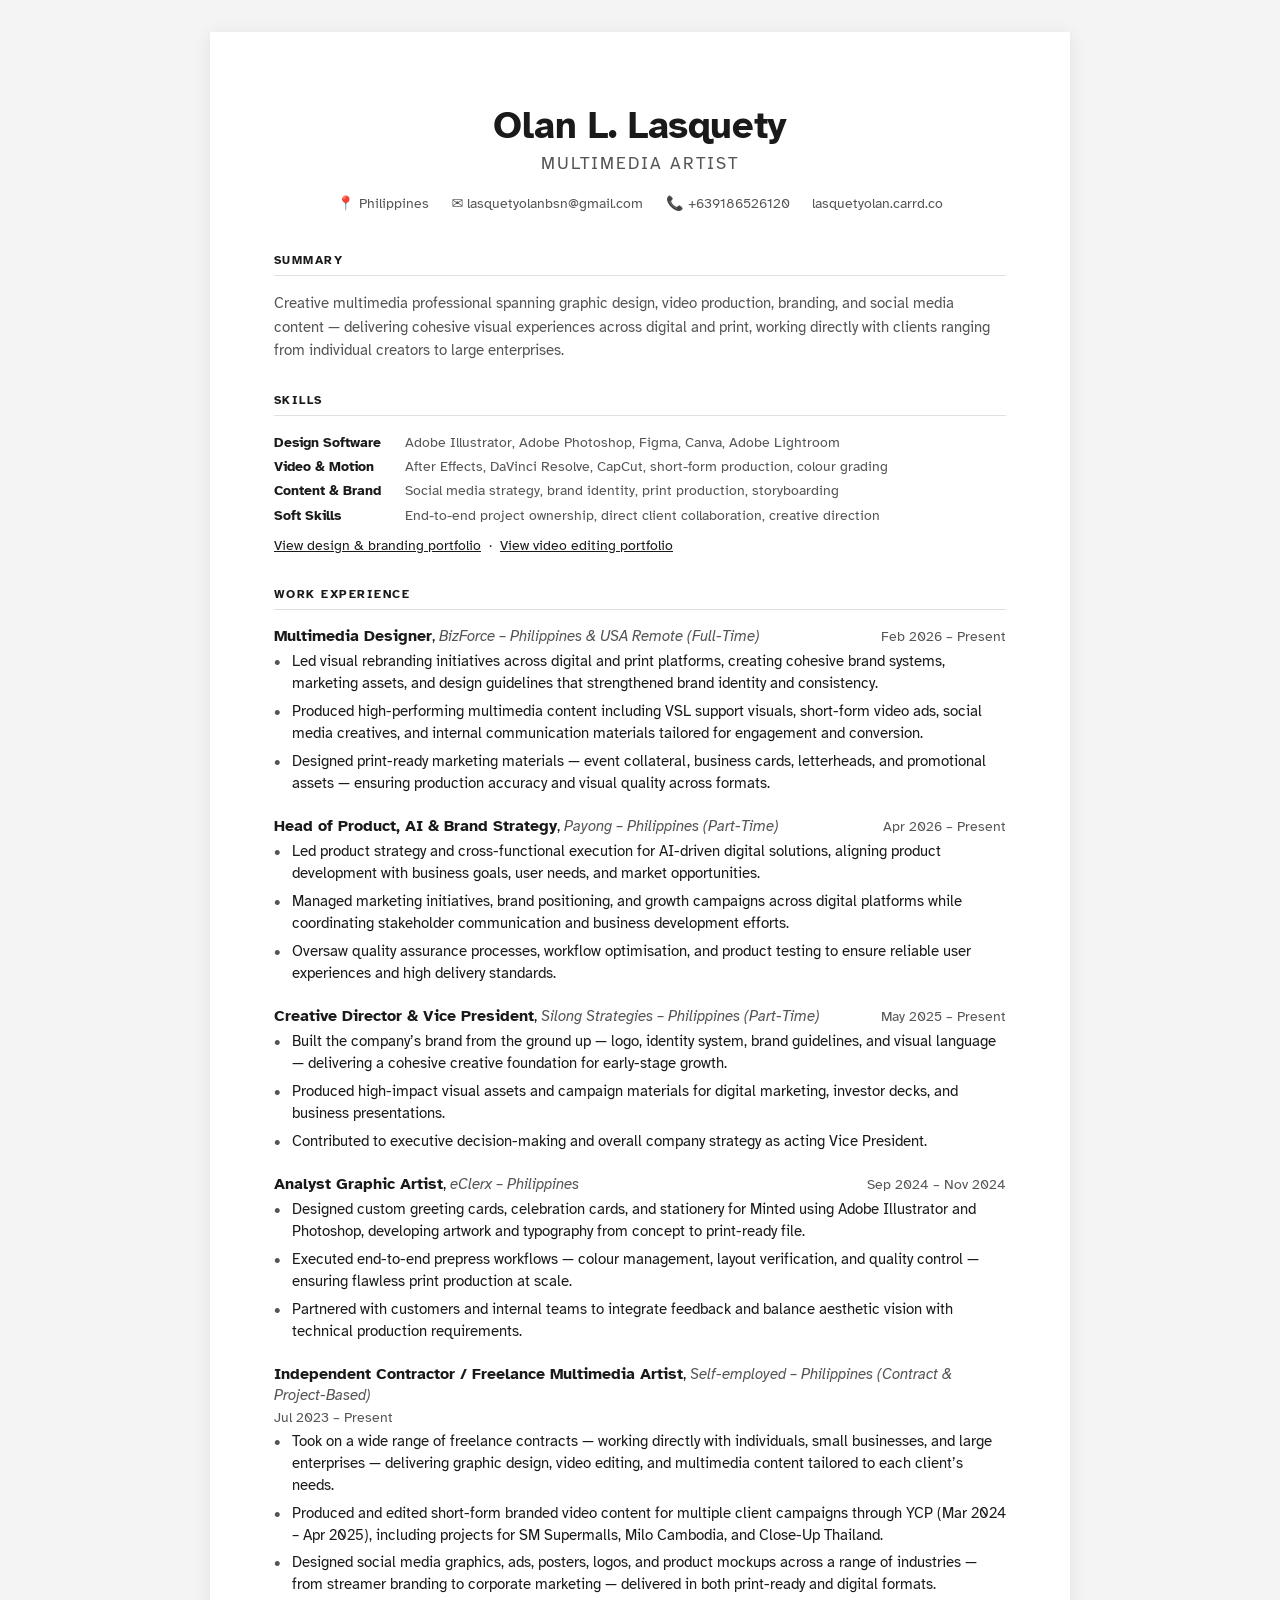
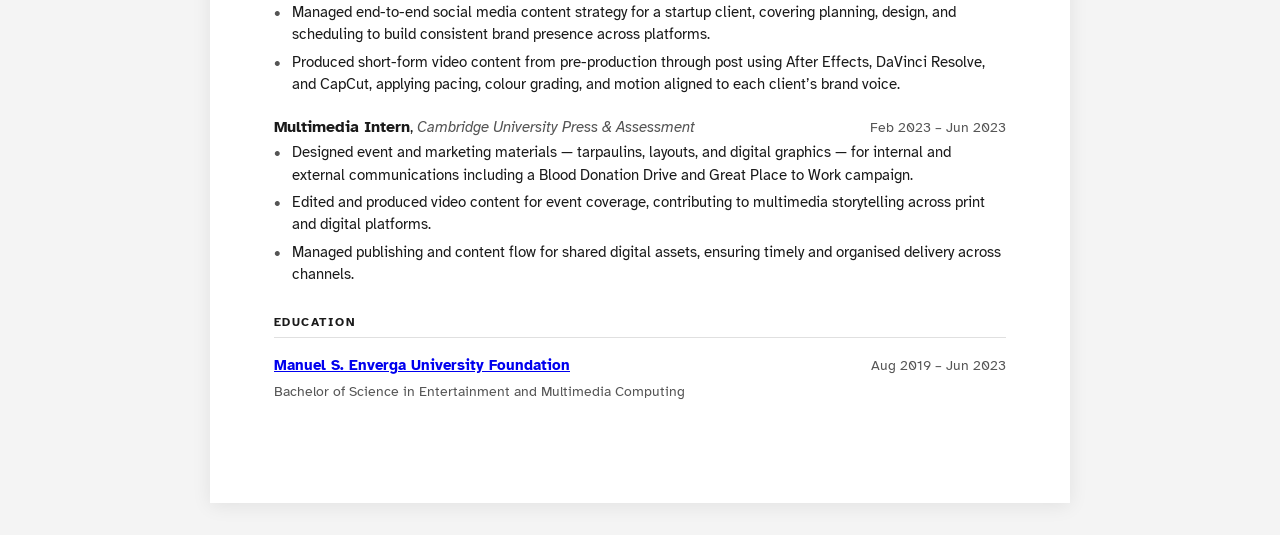
==== commit 1e497c1a: "content(index): fix freelance as self-employed; add AE/DaVinci/CapCut, Photoshop, Canva to skills" ====
--- a/index.html
+++ b/index.html
@@ -28,17 +28,17 @@
   <!-- ═══ SUMMARY ═══ -->
   <section>
     <h2>Summary</h2>
-    <p class="summary">Creative multimedia professional spanning graphic design, video production, branding, and social media content &#8212; delivering cohesive visual experiences across digital and print for local and international clients.</p>
+    <p class="summary">Creative multimedia professional spanning graphic design, video production, branding, and social media content &#8212; delivering cohesive visual experiences across digital and print, working directly with clients ranging from individual creators to large enterprises.</p>
   </section>
 
-  <!-- ═══ SKILLS ═══ (edit categories/items in resume.json > pages > index > skills) -->
+  <!-- ═══ SKILLS ═══ (to add/edit: change items here AND in resume.json > pages > index > skills) -->
   <section>
     <h2>Skills</h2>
     <dl class="skill-grid">
-      <dt>Design Software</dt>   <dd>Adobe Illustrator, Figma, Adobe Lightroom, Canva</dd>
-      <dt>Video &amp; Motion</dt> <dd>Video editing, short-form production, motion graphics, colour grading</dd>
-      <dt>Content</dt>           <dd>Social media strategy, brand identity, print production, storyboarding</dd>
-      <dt>Soft Skills</dt>       <dd>End-to-end project ownership, client collaboration, creative direction</dd>
+      <dt>Design Software</dt>   <dd>Adobe Illustrator, Adobe Photoshop, Figma, Canva, Adobe Lightroom</dd>
+      <dt>Video &amp; Motion</dt> <dd>After Effects, DaVinci Resolve, CapCut, short-form production, colour grading</dd>
+      <dt>Content &amp; Brand</dt><dd>Social media strategy, brand identity, print production, storyboarding</dd>
+      <dt>Soft Skills</dt>       <dd>End-to-end project ownership, direct client collaboration, creative direction</dd>
     </dl>
     <p class="portfolio-link">
       <a href="https://lasquetyolan.carrd.co/#design">View design &amp; branding portfolio</a>
@@ -47,7 +47,7 @@
     </p>
   </section>
 
-  <!-- ═══ EXPERIENCE ═══ (edit bullets in resume.json > shared > jobs) -->
+  <!-- ═══ EXPERIENCE ═══ (to edit a bullet: change it here AND in resume.json > shared > jobs > [id] > bullets) -->
   <section>
     <h2>Work Experience</h2>
 
@@ -93,7 +93,7 @@
         <span class="job-date">Sep 2024 &#8211; Nov 2024</span>
       </div>
       <ul class="job-list">
-        <li>Designed custom greeting cards, celebration cards, and stationery for Minted using Adobe Illustrator, developing vector-based artwork and typography from concept to print-ready file.</li>
+        <li>Designed custom greeting cards, celebration cards, and stationery for Minted using Adobe Illustrator and Photoshop, developing artwork and typography from concept to print-ready file.</li>
         <li>Executed end-to-end prepress workflows &#8212; colour management, layout verification, and quality control &#8212; ensuring flawless print production at scale.</li>
         <li>Partnered with customers and internal teams to integrate feedback and balance aesthetic vision with technical production requirements.</li>
       </ul>
@@ -101,14 +101,15 @@
 
     <div class="job">
       <div class="job-header">
-        <span><span class="job-title">Freelance Multimedia Artist</span>, <span class="job-company">YCP (project-based, via independent contract) &#8211; Philippines</span></span>
+        <span><span class="job-title">Independent Contractor / Freelance Multimedia Artist</span>, <span class="job-company">Self-employed &#8211; Philippines (Contract &amp; Project-Based)</span></span>
         <span class="job-date">Jul 2023 &#8211; Present</span>
       </div>
       <ul class="job-list">
-        <li>Delivered branded short-form video edits and marketing video assets for YCP (Mar 2024 &#8211; Apr 2025), serving clients including SM Supermalls, Milo Cambodia, and Close-Up Thailand across multiple campaigns.</li>
-        <li>Designed and produced visual content across formats &#8212; social media posts, ads, posters, logos, and product mockups &#8212; for local and international brands, streamers, startups, and corporate clients.</li>
+        <li>Took on a wide range of freelance contracts &#8212; working directly with individuals, small businesses, and large enterprises &#8212; delivering graphic design, video editing, and multimedia content tailored to each client&#8217;s needs.</li>
+        <li>Produced and edited short-form branded video content for multiple client campaigns through YCP (Mar 2024 &#8211; Apr 2025), including projects for SM Supermalls, Milo Cambodia, and Close-Up Thailand.</li>
+        <li>Designed social media graphics, ads, posters, logos, and product mockups across a range of industries &#8212; from streamer branding to corporate marketing &#8212; delivered in both print-ready and digital formats.</li>
         <li>Managed end-to-end social media content strategy for a startup client, covering planning, design, and scheduling to build consistent brand presence across platforms.</li>
-        <li>Produced short-form video content from pre-production through post, applying pacing, colour grading, and motion elements aligned to each client&#8217;s brand voice.</li>
+        <li>Produced short-form video content from pre-production through post using After Effects, DaVinci Resolve, and CapCut, applying pacing, colour grading, and motion aligned to each client&#8217;s brand voice.</li>
       </ul>
     </div>
 
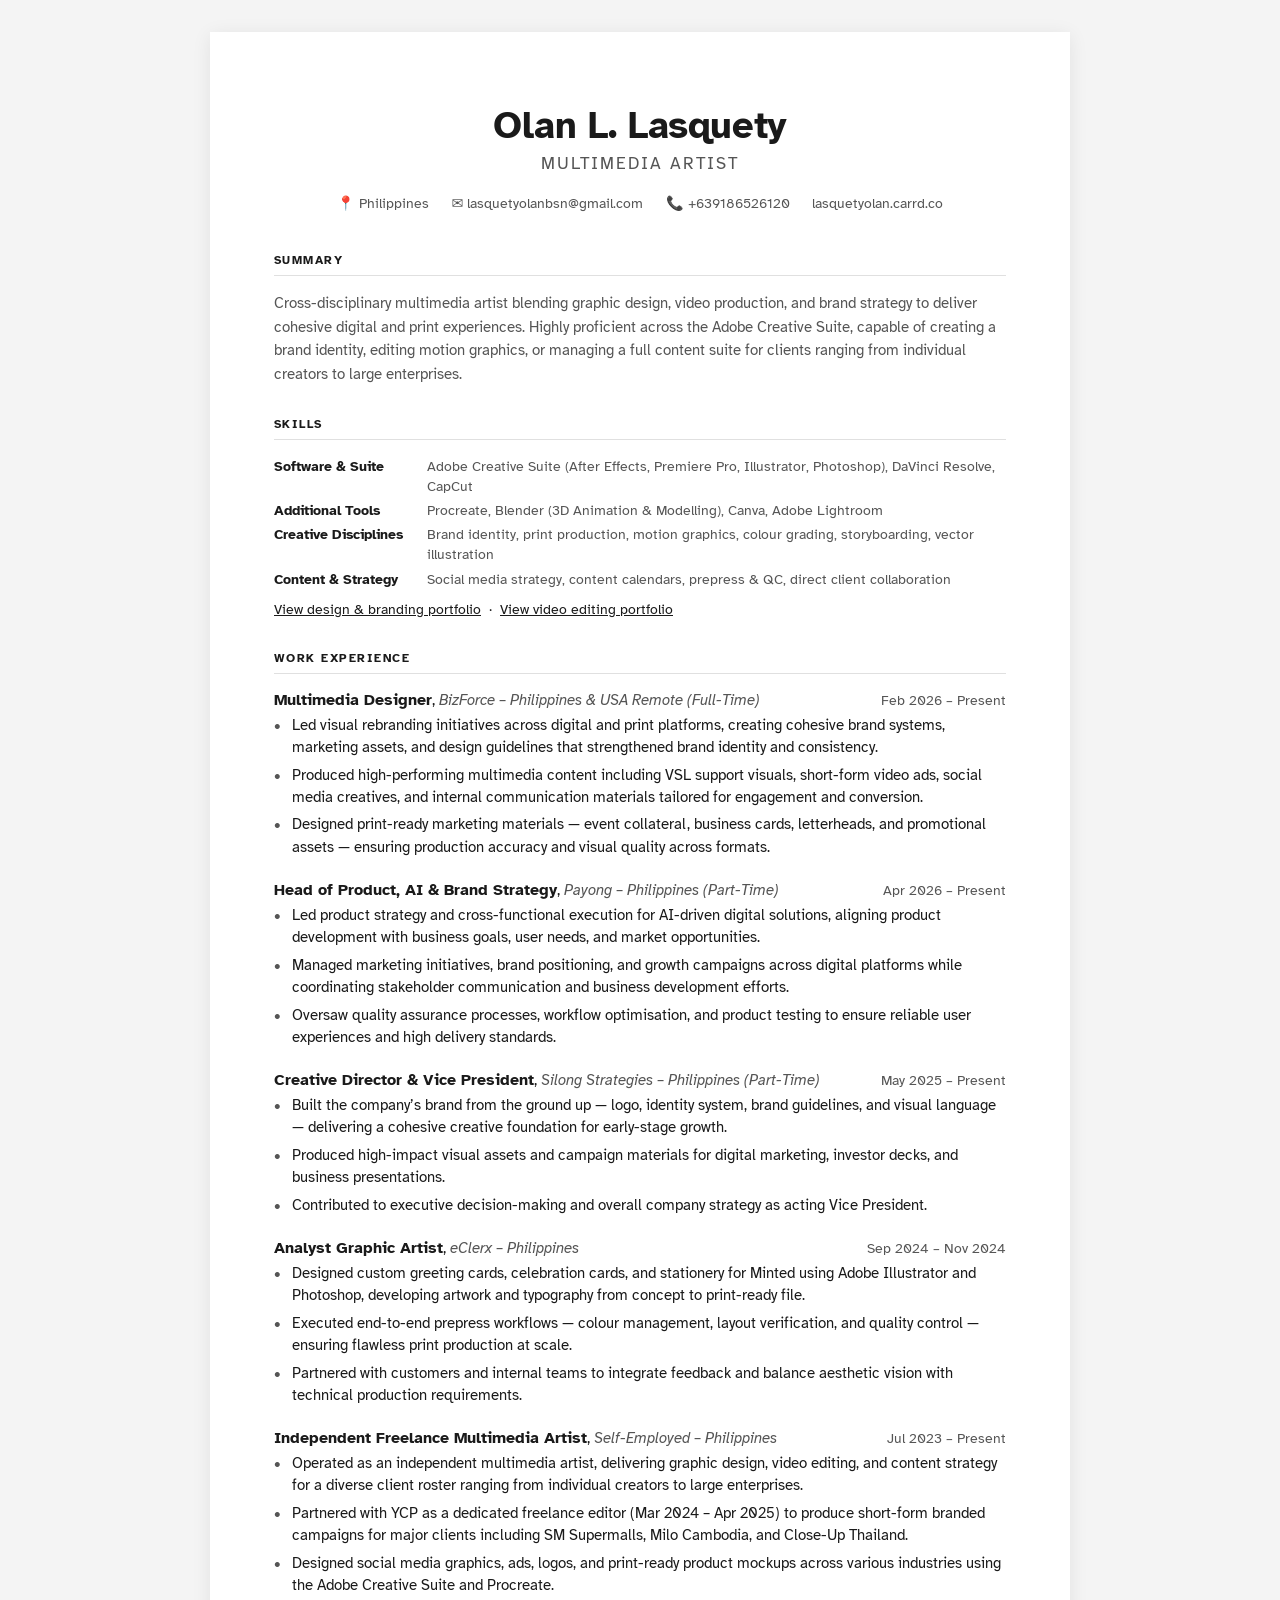
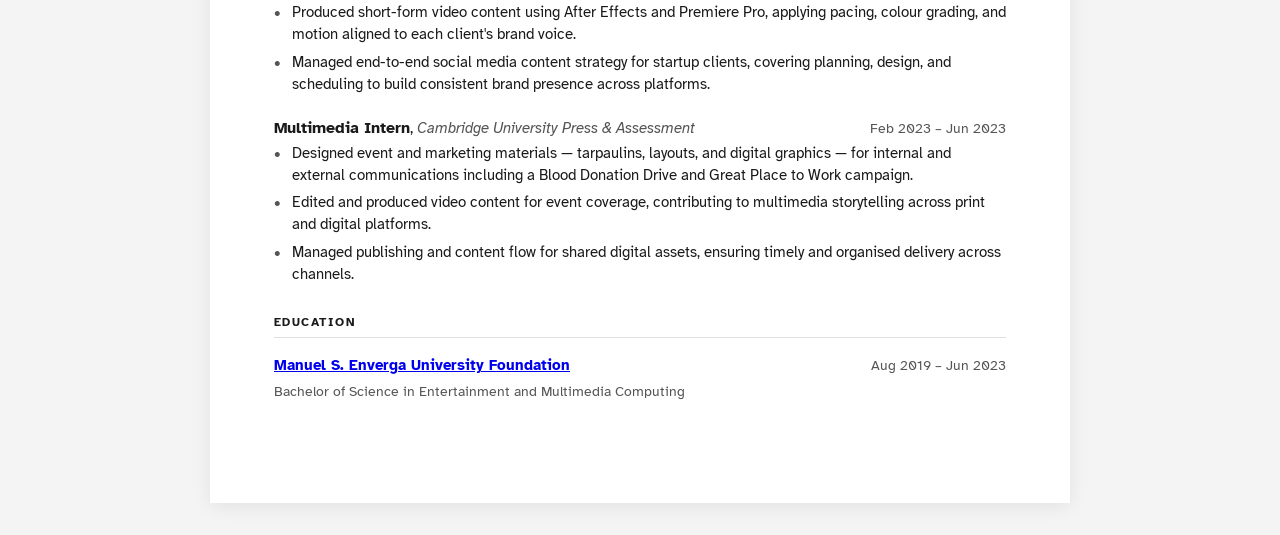
==== commit 48a73731: "content: tailor skills, restructure freelance YCP timeline (index)" ====
--- a/index.html
+++ b/index.html
@@ -13,7 +13,6 @@
 <body>
 <div class="sheet">
 
-  <!-- ═══ HEADER ═══ -->
   <header>
     <h1>Olan L. Lasquety</h1>
     <p class="role">Multimedia Artist</p>
@@ -25,20 +24,18 @@
     </ul>
   </header>
 
-  <!-- ═══ SUMMARY ═══ -->
   <section>
     <h2>Summary</h2>
-    <p class="summary">Creative multimedia professional spanning graphic design, video production, branding, and social media content &#8212; delivering cohesive visual experiences across digital and print, working directly with clients ranging from individual creators to large enterprises.</p>
+    <p class="summary">Cross-disciplinary multimedia artist blending graphic design, video production, and brand strategy to deliver cohesive digital and print experiences. Highly proficient across the Adobe Creative Suite, capable of creating a brand identity, editing motion graphics, or managing a full content suite for clients ranging from individual creators to large enterprises.</p>
   </section>
 
-  <!-- ═══ SKILLS ═══ (to add/edit: change items here AND in resume.json > pages > index > skills) -->
   <section>
     <h2>Skills</h2>
     <dl class="skill-grid">
-      <dt>Design Software</dt>   <dd>Adobe Illustrator, Adobe Photoshop, Figma, Canva, Adobe Lightroom</dd>
-      <dt>Video &amp; Motion</dt> <dd>After Effects, DaVinci Resolve, CapCut, short-form production, colour grading</dd>
-      <dt>Content &amp; Brand</dt><dd>Social media strategy, brand identity, print production, storyboarding</dd>
-      <dt>Soft Skills</dt>       <dd>End-to-end project ownership, direct client collaboration, creative direction</dd>
+      <dt>Software &amp; Suite</dt>  <dd>Adobe Creative Suite (After Effects, Premiere Pro, Illustrator, Photoshop), DaVinci Resolve, CapCut</dd>
+      <dt>Additional Tools</dt>  <dd>Procreate, Blender (3D Animation &amp; Modelling), Canva, Adobe Lightroom</dd>
+      <dt>Creative Disciplines</dt><dd>Brand identity, print production, motion graphics, colour grading, storyboarding, vector illustration</dd>
+      <dt>Content &amp; Strategy</dt><dd>Social media strategy, content calendars, prepress &amp; QC, direct client collaboration</dd>
     </dl>
     <p class="portfolio-link">
       <a href="https://lasquetyolan.carrd.co/#design">View design &amp; branding portfolio</a>
@@ -47,7 +44,6 @@
     </p>
   </section>
 
-  <!-- ═══ EXPERIENCE ═══ (to edit a bullet: change it here AND in resume.json > shared > jobs > [id] > bullets) -->
   <section>
     <h2>Work Experience</h2>
 
@@ -101,15 +97,15 @@
 
     <div class="job">
       <div class="job-header">
-        <span><span class="job-title">Independent Contractor / Freelance Multimedia Artist</span>, <span class="job-company">Self-employed &#8211; Philippines (Contract &amp; Project-Based)</span></span>
+        <span><span class="job-title">Independent Freelance Multimedia Artist</span>, <span class="job-company">Self-Employed &#8211; Philippines</span></span>
         <span class="job-date">Jul 2023 &#8211; Present</span>
       </div>
       <ul class="job-list">
-        <li>Took on a wide range of freelance contracts &#8212; working directly with individuals, small businesses, and large enterprises &#8212; delivering graphic design, video editing, and multimedia content tailored to each client&#8217;s needs.</li>
-        <li>Produced and edited short-form branded video content for multiple client campaigns through YCP (Mar 2024 &#8211; Apr 2025), including projects for SM Supermalls, Milo Cambodia, and Close-Up Thailand.</li>
-        <li>Designed social media graphics, ads, posters, logos, and product mockups across a range of industries &#8212; from streamer branding to corporate marketing &#8212; delivered in both print-ready and digital formats.</li>
-        <li>Managed end-to-end social media content strategy for a startup client, covering planning, design, and scheduling to build consistent brand presence across platforms.</li>
-        <li>Produced short-form video content from pre-production through post using After Effects, DaVinci Resolve, and CapCut, applying pacing, colour grading, and motion aligned to each client&#8217;s brand voice.</li>
+        <li>Operated as an independent multimedia artist, delivering graphic design, video editing, and content strategy for a diverse client roster ranging from individual creators to large enterprises.</li>
+        <li>Partnered with YCP as a dedicated freelance editor (Mar 2024 &#8211; Apr 2025) to produce short-form branded campaigns for major clients including SM Supermalls, Milo Cambodia, and Close-Up Thailand.</li>
+        <li>Designed social media graphics, ads, logos, and print-ready product mockups across various industries using the Adobe Creative Suite and Procreate.</li>
+        <li>Produced short-form video content using After Effects and Premiere Pro, applying pacing, colour grading, and motion aligned to each client's brand voice.</li>
+        <li>Managed end-to-end social media content strategy for startup clients, covering planning, design, and scheduling to build consistent brand presence across platforms.</li>
       </ul>
     </div>
 
@@ -127,7 +123,6 @@
 
   </section>
 
-  <!-- ═══ EDUCATION ═══ -->
   <section>
     <h2>Education</h2>
     <div class="edu-header">
